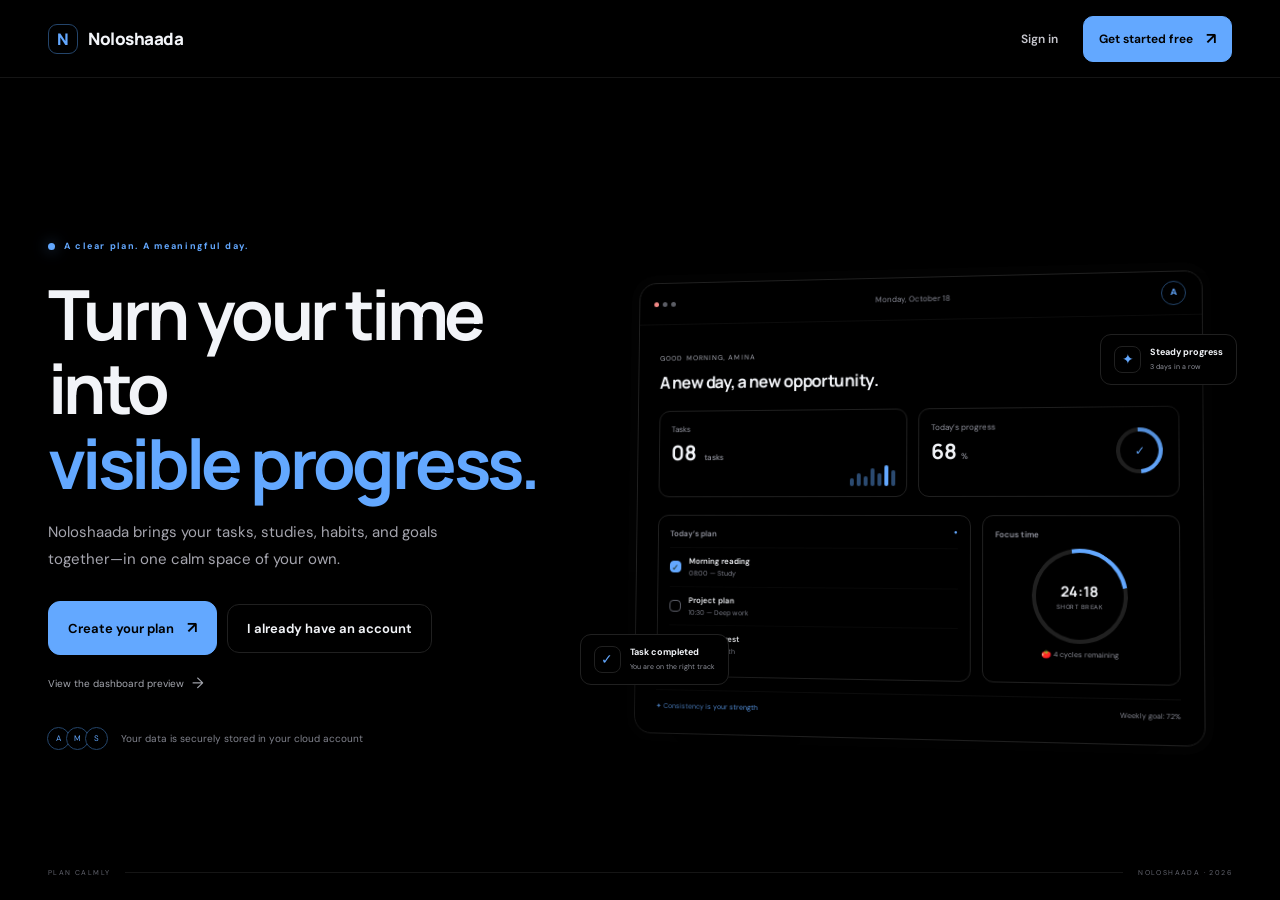
==== index.html @ f300c8ba "Add files via upload" ====
<!doctype html>
<html lang="en">
<head>
  <meta charset="utf-8">
  <meta name="viewport" content="width=device-width, initial-scale=1">
  <meta name="theme-color" content="#000000">
  <link rel="icon" type="image/svg+xml" href="favicon.svg?v=3">
  <title>Noloshaada — Qorshe nololeed</title>
  <link rel="preconnect" href="https://fonts.googleapis.com">
  <link rel="preconnect" href="https://fonts.gstatic.com" crossorigin>
  <link href="https://fonts.googleapis.com/css2?family=DM+Sans:wght@400;500;600;700&family=Manrope:wght@400;500;600;700;800&display=swap" rel="stylesheet">
  <link rel="stylesheet" href="style.css">
</head>
<body class="landing-page">
  <header class="landing-nav">
    <a class="brand" href="index.html"><span class="brand-mark">N</span><span>Noloshaada</span></a>
    <div class="landing-actions"><a href="login.html" class="text-link">Gal akoonka</a><a href="register.html" class="button button-primary">Bilow bilaash <span>↗</span></a></div>
  </header>
  <main class="landing-hero">
    <div class="hero-copy">
      <div class="eyebrow"><span class="pulse-dot"></span> Qorshe cad. Maalin macno leh.</div>
      <h1>Waqtigaaga u beddel<br><span>horumar muuqda.</span></h1>
      <p>Noloshaada waxay isku keentaa hawlaha, waxbarashada, caadooyinka iyo yoolashaada—hal meel oo deggan oo kuu gaar ah.</p>
      <div class="hero-cta"><a href="register.html" class="button button-primary button-large">Samee qorshahaaga <span>↗</span></a><a href="login.html" class="button button-quiet button-large">Hore ayaan u diiwaangashanahay</a></div>
      <a class="preview-link" href="dashboard.html?preview=1">Eeg tusaalaha dashboard-ka <span>→</span></a>
      <div class="hero-trust"><div class="avatar-stack"><span>A</span><span>M</span><span>S</span></div><span>Xogtaadu account-kaaga cloud-ka ayay ku kaydsan tahay</span></div>
    </div>
    <div class="hero-art" aria-label="Tusaale dashboard">
      <div class="glow-orb"></div>
      <div class="preview-window">
        <div class="preview-top"><div class="preview-dots"><i></i><i></i><i></i></div><span>Isniin, 18 Oktoobar</span><span class="preview-avatar">A</span></div>
        <div class="preview-body"><div class="preview-heading"><div><small>SUBAX WANAAGSAN, AAMINA</small><h3>Maalin cusub, fursad cusub.</h3></div><span class="preview-weather">☀︎ <b>24°</b></span></div>
          <div class="preview-stats"><div><small>Hawlaha</small><b>08 <em>hawlood</em></b><span class="mini-bars"><i></i><i></i><i></i><i></i><i></i><i></i><i></i></span></div><div><small>Horumarka maanta</small><b>68<em>%</em></b><div class="ring"><span>✓</span></div></div></div>
          <div class="preview-lower"><div class="preview-tasks"><div class="preview-label">Qorshaha maanta <span>●</span></div><div class="fake-task done"><i>✓</i><span><b>Akhriska subaxnimo</b><small>08:00 — Waxbarasho</small></span></div><div class="fake-task"><i></i><span><b>Qorshaha mashruuca</b><small>10:30 — Shaqo qoto dheer</small></span></div><div class="fake-task"><i></i><span><b>Socod iyo nasasho</b><small>13:00 — Caafimaad</small></span></div></div><div class="preview-focus"><div class="preview-label">Waqtiga diiradda</div><div class="focus-circle"><div><b>24:18</b><small>NASASHO YAR</small></div></div><span>🍅 <i>4 wareeg ayaa kuu harsan</i></span></div></div>
          <div class="preview-footer"><span>✦ &nbsp; Joogteyntu waa awooddaada</span><span>Hadafka toddobaadka: 72%</span></div>
        </div>
      </div>
      <div class="floating-note note-one"><span>✦</span><div><b>Horumar joogto ah</b><small>3 maalmood oo xiriir ah</small></div></div>
      <div class="floating-note note-two"><span>✓</span><div><b>Hawl baa dhammaatay</b><small>Waxaad ku socotaa jidka saxda ah</small></div></div>
    </div>
    <div class="hero-bottom"><span>QORSHEE SI DEGGAN</span><div></div><span>NOLOSHADA · 2026</span></div>
  </main>
  <script>try { if (sessionStorage.getItem('nolosha-session')) location.replace('dashboard.html'); } catch (_) { /* Keep the landing page usable when session storage is blocked. */ }</script>
<script src="i18n.js"></script></body>
</html>
---- style.css ----
:root{color-scheme:dark;--bg:#000;--sidebar:#000;--panel:#000;--panel-2:#000;--line:#202020;--line-soft:#151515;--text:#f2f4f8;--muted:#a0a0a0;--dim:#777;--accent:#63a8ff;--accent-2:#90c5ff;--accent-ink:#000;--blue:#89b6ff;--orange:#90c5ff;--rose:#b8d7ff;--radius:18px;--shadow:0 22px 70px #0004;--font:'DM Sans',sans-serif;--display:'Manrope',sans-serif}
*{box-sizing:border-box}html{min-width:320px;scroll-behavior:smooth}body{margin:0;background:var(--bg);color:var(--text);font-family:var(--font);font-size:14px;line-height:1.5}button,input,select,textarea{font:inherit}button,a{-webkit-tap-highlight-color:transparent}a{color:inherit;text-decoration:none}button{color:inherit}button:focus-visible,a:focus-visible,input:focus-visible,select:focus-visible,textarea:focus-visible{outline:2px solid var(--accent);outline-offset:2px}.button{border:1px solid var(--line);border-radius:10px;background:transparent;color:var(--text);padding:10px 15px;display:inline-flex;align-items:center;justify-content:center;gap:13px;font-weight:650;cursor:pointer;transition:.18s ease}.button:hover{transform:translateY(-1px);border-color:#54565e}.button span{font-size:16px}.button-primary{background:var(--accent);color:var(--accent-ink);border-color:var(--accent)}.button-primary:hover{background:#90c5ff;border-color:#90c5ff}.button-quiet{background:var(--panel);border-color:var(--line)}.button-small{padding:8px 11px;font-size:12px;border-radius:9px}.button-large{padding:14px 19px;border-radius:12px;font-size:13px}.button-danger{color:var(--rose);background:#ff8b9612;border-color:#ff8b9630}
.brand{display:flex;align-items:center;gap:10px;font-family:var(--display);font-weight:800;font-size:17px;letter-spacing:-.5px}.brand-mark{display:grid;place-items:center;width:30px;height:30px;border-radius:9px;background:var(--accent);color:#000;font-size:16px;font-family:var(--display);font-weight:800;box-shadow:0 4px 16px #63a8ff27}
/* Landing */
.landing-page{min-height:100vh;background:radial-gradient(ellipse at 82% 50%,#63a8ff0d,transparent 37%),#101116;overflow-x:hidden}.landing-nav{height:78px;max-width:1320px;margin:auto;padding:0 48px;display:flex;align-items:center;justify-content:space-between;border-bottom:1px solid #ffffff0d}.landing-actions{display:flex;align-items:center;gap:25px;font-size:12px;font-weight:600}.text-link{color:#c7c7ce}.landing-hero{max-width:1320px;min-height:calc(100vh - 78px);margin:auto;padding:65px 48px 30px;position:relative;display:grid;grid-template-columns:.9fr 1.1fr;align-items:center;gap:20px}.hero-copy{max-width:500px;position:relative;z-index:1;padding-bottom:23px}.eyebrow,.auth-kicker,.section-kicker{font-size:9px;font-weight:700;letter-spacing:1.7px;color:var(--accent);display:flex;align-items:center;gap:9px}.pulse-dot,.live-indicator{width:7px;height:7px;border-radius:50%;background:var(--accent);display:inline-block;box-shadow:0 0 14px #63a8ff8a}.hero-copy h1{font:700 clamp(42px,5.4vw,72px)/1.08 var(--display);letter-spacing:-3.6px;margin:23px 0 19px}.hero-copy h1 span{color:var(--accent)}.hero-copy>p{color:#a5a5ae;font-size:15px;line-height:1.8;max-width:420px;margin:0}.hero-cta{display:flex;align-items:center;gap:10px;margin-top:28px;flex-wrap:wrap}.hero-trust{display:flex;align-items:center;gap:13px;color:#81838d;font-size:10px;margin-top:32px}.avatar-stack{display:flex;padding-left:3px}.avatar-stack span{width:23px;height:23px;border:2px solid var(--bg);border-radius:50%;display:grid;place-items:center;margin-left:-4px;background:#544963;color:white;font-size:8px}.avatar-stack span:nth-child(2){background:#715841}.avatar-stack span:nth-child(3){background:#42614c}.hero-art{min-height:480px;display:flex;align-items:center;justify-content:center;position:relative;perspective:1000px}.glow-orb{position:absolute;width:420px;height:420px;border-radius:50%;background:#63a8ff0b;filter:blur(70px)}.preview-window{position:relative;width:min(100%,570px);border:1px solid #ffffff1b;border-radius:18px;background:#17191feF;box-shadow:0 42px 100px #0008,0 0 0 8px #ffffff03;transform:rotateY(-6deg) rotateX(2deg);overflow:hidden;z-index:1}.preview-top{height:43px;border-bottom:1px solid #ffffff0c;display:flex;align-items:center;justify-content:space-between;padding:0 15px;color:#868894;font-size:8px}.preview-dots{display:flex;gap:4px}.preview-dots i{width:5px;height:5px;background:#5b5d65;border-radius:50%}.preview-dots i:first-child{background:#f18986}.preview-avatar,.top-avatar{width:24px;height:24px;border-radius:50%;display:grid;place-items:center;background:#524d6b;color:#e8ddff;font-size:9px;font-weight:700}.preview-body{padding:22px}.preview-heading{display:flex;align-items:flex-start;justify-content:space-between}.preview-heading small{font-size:7px;letter-spacing:1.1px;color:#a5a7b1}.preview-heading h3{font:700 17px var(--display);letter-spacing:-.55px;margin:5px 0 0}.preview-weather{color:var(--orange);font-size:12px}.preview-weather b{font-size:11px}.preview-stats{display:grid;grid-template-columns:1fr 1fr;gap:11px;margin:18px 0}.preview-stats>div{height:89px;background:#1d1f26;border:1px solid #2c2e36;border-radius:11px;padding:12px;position:relative;overflow:hidden}.preview-stats small,.preview-label{display:block;color:#9395a0;font-size:8px}.preview-stats b{display:block;font:700 21px var(--display);margin-top:4px}.preview-stats em{font:500 8px var(--font);color:#9496a0;margin-left:4px}.mini-bars{height:24px;position:absolute;right:11px;bottom:10px;display:flex;align-items:end;gap:3px}.mini-bars i{width:4px;border-radius:3px;background:#63a8ff6c}.mini-bars i:nth-child(1){height:8px}.mini-bars i:nth-child(2){height:13px}.mini-bars i:nth-child(3){height:10px}.mini-bars i:nth-child(4){height:18px}.mini-bars i:nth-child(5){height:13px}.mini-bars i:nth-child(6){height:21px;background:var(--accent)}.mini-bars i:nth-child(7){height:16px}.ring{position:absolute;width:45px;height:45px;border-radius:50%;border:4px solid #3c4931;border-top-color:var(--accent);border-right-color:var(--accent);right:15px;top:20px;display:grid;place-items:center;color:var(--accent);font-size:12px;transform:rotate(40deg)}.ring span{transform:rotate(-40deg)}.preview-lower{display:grid;grid-template-columns:1.25fr .75fr;gap:11px}.preview-tasks,.preview-focus{border:1px solid #2b2d35;background:#1b1d24;border-radius:11px;padding:12px}.preview-label{font-weight:600;font-size:8px;margin-bottom:8px}.preview-label>span{color:var(--accent);float:right;font-size:6px}.fake-task{display:flex;align-items:center;gap:8px;padding:7px 0;border-top:1px solid #ffffff08}.fake-task>i{width:12px;height:12px;border:1px solid #656772;border-radius:4px;flex:none}.fake-task.done>i{background:var(--accent);border-color:var(--accent);color:#18240d;font-style:normal;font-size:9px;display:grid;place-items:center}.fake-task span{display:flex;flex-direction:column}.fake-task b{font-size:8px;font-weight:600}.fake-task small{font-size:7px;color:#7f818d;margin-top:2px}.focus-circle{width:93px;height:93px;border:4px solid #333b2c;border-top-color:var(--accent);border-radius:50%;display:grid;place-items:center;margin:7px auto 4px;transform:rotate(35deg)}.focus-circle>div{display:flex;flex-direction:column;align-items:center;transform:rotate(-35deg)}.focus-circle b{font:700 14px var(--display)}.focus-circle small{font-size:6px;color:#9395a0;margin-top:2px;letter-spacing:.5px}.preview-focus>span{display:block;text-align:center;font-size:8px;color:var(--orange)}.preview-focus>span i{font-style:normal;color:#8e909a;font-size:7px}.preview-footer{display:flex;justify-content:space-between;border-top:1px solid #ffffff0c;margin-top:13px;padding-top:11px;color:#858792;font-size:7px}.preview-footer span:first-child{color:var(--accent)}.floating-note{position:absolute;z-index:2;border:1px solid #ffffff18;background:#202229ed;border-radius:11px;padding:11px 13px;box-shadow:var(--shadow);display:flex;align-items:center;gap:9px;backdrop-filter:blur(12px)}.floating-note>span{width:27px;height:27px;border-radius:8px;display:grid;place-items:center;color:var(--accent);background:#63a8ff19}.floating-note div{display:flex;flex-direction:column}.floating-note b{font-size:9px}.floating-note small{font-size:7px;color:#92949e;margin-top:2px}.note-one{top:67px;right:-5px}.note-two{bottom:62px;left:-12px}.note-two>span{background:#a1baff19;color:#a1baff}.hero-bottom{position:absolute;bottom:22px;left:48px;right:48px;display:flex;align-items:center;gap:15px;color:#62646e;font-size:7px;letter-spacing:1.4px}.hero-bottom div{height:1px;background:#ffffff10;flex:1}
/* App frame */
.app-page{background:var(--bg);min-height:100vh}.app-shell{display:grid;grid-template-columns:236px minmax(0,1fr);min-height:100vh}.sidebar{position:fixed;left:0;top:0;bottom:0;width:236px;background:var(--sidebar);border-right:1px solid var(--line-soft);padding:25px 15px 14px;display:flex;flex-direction:column;z-index:20}.sidebar .brand{padding:0 9px 27px}.workspace-label,.nav-caption{font-size:8px;letter-spacing:1.15px;font-weight:700;color:#656772;padding:0 11px 8px}.side-nav{display:flex;flex-direction:column;gap:3px}.nav-caption{padding-top:21px}.nav-item{width:100%;height:38px;border:0;border-radius:9px;text-align:left;padding:0 11px;color:#9a9ca6;background:transparent;display:flex;align-items:center;gap:11px;cursor:pointer;font-size:11px;font-weight:550;transition:.16s}.nav-item>span{width:16px;font-size:16px;text-align:center;color:#858792}.nav-item:hover{background:#ffffff08;color:#e7e8eb}.nav-item.active{background:#63a8ff16;color:var(--accent);font-weight:650}.nav-item.active>span{color:var(--accent)}.sidebar-bottom{margin-top:auto}.sidebar-tip{background:#63a8ff0b;border:1px solid #63a8ff1c;border-radius:11px;padding:11px;display:flex;gap:9px;align-items:flex-start;margin-bottom:14px}.sidebar-tip>span{color:var(--accent);font-size:14px}.sidebar-tip p{font-size:9px;color:#a1a2aa;margin:0;line-height:1.65}.sidebar-tip b{color:#dedfe3;font-size:10px}.profile-mini{display:flex;align-items:center;gap:9px;width:100%;border:0;border-top:1px solid var(--line);padding:14px 4px 3px;background:transparent;text-align:left;cursor:pointer}.profile-avatar{display:grid;place-items:center;width:29px;height:29px;background:#524d6b;color:#e7deff;border-radius:50%;font-weight:700;font-size:10px}.profile-mini>span:nth-child(2){display:flex;flex-direction:column;flex:1}.profile-mini b{font-size:10px}.profile-mini small{font-size:8px;color:var(--muted);margin-top:1px}.profile-mini>i{font-style:normal;font-size:18px;color:#868892;letter-spacing:1px}.main-column{grid-column:2;min-width:0;display:flex;flex-direction:column;min-height:100vh}.topbar{height:59px;position:sticky;top:0;z-index:10;background:#101116ed;backdrop-filter:blur(12px);border-bottom:1px solid var(--line-soft);display:flex;align-items:center;justify-content:space-between;padding:0 34px}.breadcrumb{display:flex;align-items:center;gap:10px;color:#777984;font-size:10px}.breadcrumb i{font-style:normal;color:#44464e}.breadcrumb b{color:#d4d5d9;font-weight:550}.top-actions{display:flex;align-items:center;gap:15px}.live-date{display:flex;align-items:center;gap:7px;font-size:9px;color:#a1a3ac}.live-indicator{width:5px;height:5px}.icon-button{width:31px;height:31px;border:1px solid var(--line);border-radius:9px;background:var(--panel);color:#afb1b9;display:grid;place-items:center;cursor:pointer;font-size:14px}.icon-button:hover{color:var(--accent);border-color:#63a8ff55}.top-avatar{width:28px;height:28px;border:0;cursor:pointer}.mobile-menu{display:none}.content{width:min(100%,1210px);margin:0 auto;padding:29px 34px 45px;flex:1}.app-footer{display:flex;justify-content:space-between;padding:14px 34px 17px;border-top:1px solid var(--line-soft);font-size:8px;letter-spacing:.8px;color:#5e6069}.app-footer i{color:var(--accent);font-style:normal}.app-footer span:last-child{letter-spacing:0;color:#747680}
/* Common page sections */
.page-head{display:flex;align-items:flex-end;justify-content:space-between;gap:20px;margin:1px 0 22px}.page-head h1{font:700 25px/1.25 var(--display);letter-spacing:-.9px;margin:7px 0 4px}.page-head p{color:var(--muted);font-size:11px;margin:0}.section-kicker{font-size:8px;letter-spacing:1.5px}.date-pill{padding:8px 11px;border:1px solid var(--line);border-radius:9px;background:var(--panel);color:#c2c3c9;font-size:9px}.grid{display:grid;gap:14px}.stats-grid{grid-template-columns:repeat(4,minmax(0,1fr));margin-bottom:16px}.card{background:var(--panel);border:1px solid var(--line-soft);border-radius:var(--radius);padding:17px;min-width:0;box-shadow:0 4px 15px #0000000b}.stat-card{position:relative;overflow:hidden;padding:16px 17px}.stat-head{display:flex;align-items:center;justify-content:space-between;color:#9a9ca6;font-size:9px}.stat-icon{width:27px;height:27px;display:grid;place-items:center;background:#63a8ff15;color:var(--accent);border-radius:8px;font-size:14px}.stat-icon.blue{background:#8baaff15;color:var(--blue)}.stat-icon.orange{background:#ffc07815;color:var(--orange)}.stat-icon.rose{background:#ff8b9615;color:var(--rose)}.stat-number{font:700 26px var(--display);letter-spacing:-1px;margin-top:8px}.stat-note{font-size:8px;color:#7f818c;margin-top:2px}.stat-note strong{color:var(--accent);font-weight:600}.stat-spark{position:absolute;right:14px;bottom:14px;display:flex;gap:3px;align-items:end;height:27px}.stat-spark i{display:block;width:3px;border-radius:3px;background:#63a8ff55}.stat-spark i:nth-child(1){height:9px}.stat-spark i:nth-child(2){height:13px}.stat-spark i:nth-child(3){height:8px}.stat-spark i:nth-child(4){height:17px}.stat-spark i:nth-child(5){height:12px}.stat-spark i:nth-child(6){height:23px;background:var(--accent)}.overview-grid{grid-template-columns:minmax(0,1.5fr) minmax(250px,.85fr);align-items:stretch}.card-title{display:flex;align-items:center;justify-content:space-between;gap:12px;margin-bottom:14px}.card-title h2{font:650 12px var(--display);margin:0;letter-spacing:-.2px}.card-title p{font-size:8px;color:var(--muted);margin:3px 0 0}.subtle-link{border:0;background:transparent;color:var(--accent);font-size:9px;cursor:pointer;padding:4px}.task-list{display:flex;flex-direction:column}.task-row{display:flex;align-items:center;gap:11px;min-width:0;border-top:1px solid var(--line-soft);padding:11px 0}.task-row:first-child{border-top:0}.task-check{width:17px;height:17px;border:1px solid #52545e;border-radius:5px;background:transparent;display:grid;place-items:center;cursor:pointer;flex:none;color:#15220a;font-size:11px}.task-check.checked{background:var(--accent);border-color:var(--accent)}.task-copy{min-width:0;flex:1}.task-copy b{display:block;font-size:10px;font-weight:600;overflow:hidden;text-overflow:ellipsis;white-space:nowrap}.task-copy small{display:block;color:#7d7f8a;font-size:8px;margin-top:3px;overflow:hidden;text-overflow:ellipsis;white-space:nowrap}.task-row.is-done .task-copy b{text-decoration:line-through;color:#777983}.task-time{font-size:8px;color:#9698a1;white-space:nowrap}.priority{border-radius:20px;padding:4px 7px;font-size:7px;white-space:nowrap}.priority.high{color:var(--rose);background:#ff8b9615}.priority.medium{color:var(--orange);background:#ffc07815}.priority.low{color:var(--blue);background:#8baaff15}.empty-state{text-align:center;color:#858792;padding:25px 10px;font-size:10px}.empty-state span{display:block;color:var(--accent);font-size:22px;margin-bottom:7px}.empty-state b{display:block;color:#d4d5d9;font-size:11px;margin-bottom:4px}.progress-card{position:relative;overflow:hidden}.progress-card:after{content:"";position:absolute;width:160px;height:160px;border-radius:50%;right:-85px;top:-89px;background:#63a8ff0a;filter:blur(2px)}.progress-main{display:flex;align-items:center;gap:16px}.progress-ring{width:98px;height:98px;border-radius:50%;display:grid;place-items:center;position:relative;background:conic-gradient(var(--accent) var(--progress,0%),#34363d 0)}.progress-ring:before{content:"";position:absolute;inset:7px;background:var(--panel);border-radius:50%}.progress-ring div{position:relative;text-align:center}.progress-ring b{font:700 20px var(--display);display:block;letter-spacing:-1px}.progress-ring small{font-size:7px;color:#90929c}.progress-meta b{font:650 12px var(--display)}.progress-meta p{color:#878994;font-size:9px;line-height:1.6;margin:4px 0 8px}.progress-meta .accent-text{color:var(--accent)}.habit-mini{display:grid;grid-template-columns:repeat(7,1fr);gap:6px;margin:16px 0 5px}.habit-mini span{height:22px;border-radius:5px;background:#272930;display:grid;place-items:center;color:#6d7079;font-size:8px}.habit-mini span.done{background:#63a8ff20;color:var(--accent)}.habit-days{display:grid;grid-template-columns:repeat(7,1fr);gap:6px;text-align:center;color:#777983;font-size:7px}.bottom-grid{grid-template-columns:minmax(0,1.25fr) minmax(250px,.75fr);margin-top:14px}.week-strip{display:grid;grid-template-columns:repeat(7,1fr);gap:6px}.week-day{background:#1c1e25;border:1px solid #2a2c33;border-radius:10px;min-height:85px;padding:8px 5px;text-align:center;cursor:pointer;transition:.16s}.week-day:hover,.week-day.today{border-color:#63a8ff65;background:#63a8ff0c}.week-day small{display:block;color:#878994;font-size:7px}.week-day b{display:block;font:650 13px var(--display);margin:5px 0}.week-day i{width:4px;height:4px;border-radius:50%;display:inline-block;background:var(--accent);margin:0 1px}.focus-widget{display:flex;align-items:center;gap:15px}.focus-time{font:700 29px var(--display);letter-spacing:-1.5px}.focus-copy p{font-size:9px;color:#8c8e98;margin:0 0 7px}.focus-controls{display:flex;align-items:center;gap:7px}.round-control{width:29px;height:29px;border:1px solid var(--line);border-radius:50%;background:#202229;display:grid;place-items:center;cursor:pointer;color:var(--accent)}.focus-mode{font-size:8px;color:#a1a3ac}.pill-label{padding:4px 7px;border-radius:12px;background:#63a8ff14;color:var(--accent);font-size:7px}
/* Tasks / planners */
.toolbar{display:flex;gap:8px;align-items:center;flex-wrap:wrap;margin-bottom:13px}.search-box{height:35px;min-width:200px;display:flex;align-items:center;gap:7px;padding:0 10px;border:1px solid var(--line);border-radius:9px;background:var(--panel);color:#858792;flex:1}.search-box input{color:var(--text);background:transparent;border:0;outline:0;min-width:0;width:100%;font-size:9px}.field-select,.field{border:1px solid var(--line);border-radius:9px;background:#1a1c22;color:#e6e6e9;padding:9px 10px;font-size:10px;min-height:35px}.field-select{height:35px}.task-table{overflow:hidden}.task-table-head,.task-table-row{display:grid;grid-template-columns:minmax(180px,1.8fr) .85fr .8fr .8fr 74px;align-items:center;gap:12px}.task-table-head{padding:0 8px 9px;color:#747680;font-size:8px;text-transform:uppercase;letter-spacing:.7px}.task-table-row{padding:12px 8px;border-top:1px solid var(--line-soft);min-height:56px}.task-table-row .task-copy b{font-size:10px}.task-actions{display:flex;gap:5px;justify-content:flex-end}.mini-action{width:25px;height:25px;border:1px solid transparent;background:transparent;color:#858792;border-radius:7px;cursor:pointer}.mini-action:hover{background:#ffffff0b;color:var(--text);border-color:var(--line)}.day-tabs{display:flex;gap:6px;flex-wrap:wrap;margin-bottom:14px}.day-tab{border:1px solid var(--line);border-radius:8px;background:var(--panel);color:#9698a2;padding:7px 11px;font-size:9px;cursor:pointer}.day-tab.active{color:var(--accent);border-color:#63a8ff4d;background:#63a8ff12}.week-board{display:grid;grid-template-columns:repeat(7,minmax(120px,1fr));gap:8px;overflow-x:auto;padding-bottom:5px}.week-column{min-height:210px;border:1px solid var(--line-soft);border-radius:12px;background:#15171c;padding:10px}.week-column.today{border-color:#63a8ff50}.week-column-head{display:flex;justify-content:space-between;align-items:center;margin-bottom:10px}.week-column-head b{font-size:9px}.week-column-head small{display:block;color:#7e808a;font-size:7px}.week-column-head em{font-style:normal;font-size:8px;color:#858792}.week-task{border-left:2px solid var(--accent);background:#63a8ff0d;border-radius:0 7px 7px 0;padding:7px;margin:6px 0;font-size:8px;cursor:pointer}.week-task.high{border-color:var(--rose);background:#ff8b960d}.week-task small{display:block;color:#93959f;font-size:7px;margin-top:3px}.calendar-head{display:flex;align-items:center;justify-content:space-between;margin-bottom:13px}.calendar-head h2{font:650 15px var(--display);margin:0}.calendar-nav{display:flex;gap:6px}.calendar-grid{display:grid;grid-template-columns:repeat(7,1fr);gap:5px}.calendar-cell{min-height:79px;background:#17191f;border:1px solid var(--line-soft);border-radius:9px;padding:7px;cursor:pointer}.calendar-cell.other{opacity:.38}.calendar-cell.today{border-color:#63a8ff65}.calendar-cell.selected{box-shadow:inset 0 0 0 1px var(--accent)}.calendar-cell>span{font-size:8px;color:#aaaab2}.calendar-cell.today>span{color:var(--accent);font-weight:700}.calendar-dow{text-align:center;color:#777983;font-size:8px;padding:6px}.calendar-mark{display:block;overflow:hidden;text-overflow:ellipsis;white-space:nowrap;margin-top:5px;padding:3px 4px;border-radius:4px;background:#63a8ff16;color:var(--accent);font-size:7px}.calendar-mark.high{background:#ff8b9616;color:var(--rose)}.calendar-side{display:grid;grid-template-columns:minmax(0,1fr) 260px;gap:14px}.month-goals{display:flex;flex-direction:column;gap:9px}.month-goal{border-bottom:1px solid var(--line-soft);padding-bottom:9px;display:flex;justify-content:space-between;font-size:9px}.month-goal small{color:#858792}
/* Focus / study / habits / goals / analytics / settings */
.time-layout{display:grid;grid-template-columns:minmax(0,1.1fr) minmax(280px,.9fr);gap:14px}.timer-card{text-align:center;padding:28px}.timer-tabs{display:inline-flex;padding:4px;border:1px solid var(--line);border-radius:10px;background:#121318}.timer-tab{border:0;background:transparent;padding:8px 11px;border-radius:7px;color:#8c8e98;font-size:9px;cursor:pointer}.timer-tab.active{background:#63a8ff19;color:var(--accent)}.timer-clock{font:700 clamp(52px,9vw,84px)/1 var(--display);letter-spacing:-5px;margin:24px 0 6px;font-variant-numeric:tabular-nums}.timer-caption{font-size:9px;color:#8c8e98}.timer-progress{height:4px;background:#292b32;border-radius:3px;margin:22px auto 18px;max-width:340px;overflow:hidden}.timer-progress span{display:block;height:100%;width:0;background:var(--accent);transition:width .4s}.timer-buttons{display:flex;justify-content:center;gap:8px}.timer-settings{display:flex;justify-content:center;gap:14px;margin-top:17px;color:#83858f;font-size:8px}.timer-settings label{display:flex;align-items:center;gap:5px}.timer-settings input{width:42px;padding:4px 5px;border-radius:5px;background:#202229;color:var(--text);border:1px solid var(--line);font-size:8px}.session-list{display:flex;flex-direction:column;gap:9px}.session-item{display:flex;align-items:center;justify-content:space-between;padding:10px;border:1px solid var(--line-soft);border-radius:9px;background:#1a1c22}.session-item b{font-size:9px}.session-item small{font-size:8px;color:#858792}.subject-grid,.habit-grid,.goal-grid,.analytics-grid,.settings-grid{display:grid;grid-template-columns:repeat(2,minmax(0,1fr));gap:12px}.subject-card,.habit-card,.goal-card{background:var(--panel);border:1px solid var(--line-soft);border-radius:14px;padding:15px}.subject-top,.habit-top,.goal-top{display:flex;align-items:flex-start;justify-content:space-between;gap:8px}.subject-icon,.habit-icon{width:34px;height:34px;border-radius:10px;background:#8baaff14;color:var(--blue);display:grid;place-items:center;font-size:15px}.subject-card h3,.habit-card h3,.goal-card h3{font:650 12px var(--display);margin:10px 0 3px}.subject-card p,.habit-card p,.goal-card p{font-size:8px;color:#8b8d97;margin:0}.progress-line{height:4px;background:#30323a;border-radius:5px;overflow:hidden;margin:13px 0 6px}.progress-line span{display:block;height:100%;border-radius:5px;background:var(--accent)}.subject-foot,.goal-foot{display:flex;align-items:center;justify-content:space-between;color:#858792;font-size:8px}.progress-line.blue span{background:var(--blue)}.progress-line.orange span{background:var(--orange)}.progress-line.rose span{background:var(--rose)}.habit-streak{color:var(--orange);font-size:9px}.habit-week{display:grid;grid-template-columns:repeat(7,1fr);gap:5px;margin-top:13px}.habit-day{height:23px;border:1px solid #2c2e35;border-radius:6px;display:grid;place-items:center;color:#6f727b;font-size:7px;cursor:pointer;background:#1c1e24}.habit-day.done{background:#63a8ff20;border-color:#63a8ff24;color:var(--accent)}.habit-day.today{border-color:#63a8ff64}.habit-foot{display:flex;justify-content:space-between;margin-top:7px;color:#797b85;font-size:7px}.goal-mark{display:grid;place-items:center;width:32px;height:32px;background:#63a8ff14;border-radius:9px;color:var(--accent);font-size:15px}.goal-progress{display:flex;align-items:center;gap:9px}.goal-progress .progress-line{flex:1;margin:9px 0}.goal-progress>b{font-size:8px;color:var(--accent)}.journal-box textarea{width:100%;min-height:105px;resize:vertical;background:#1a1c22;color:var(--text);border:1px solid var(--line);border-radius:9px;padding:11px;font-size:10px}.journal-entry{border-top:1px solid var(--line-soft);padding:10px 0}.journal-entry time{font-size:8px;color:var(--accent)}.journal-entry p{font-size:9px;line-height:1.6;color:#b0b1b8;margin:5px 0 0;white-space:pre-wrap}.chart-card{min-height:220px}.bar-chart{height:145px;display:flex;align-items:end;gap:10px;border-bottom:1px solid var(--line);padding:10px 5px 0}.bar-column{height:100%;flex:1;display:flex;flex-direction:column;align-items:center;justify-content:end;gap:6px}.bar-column i{display:block;width:min(24px,65%);min-height:3px;border-radius:5px 5px 1px 1px;background:linear-gradient(180deg,var(--accent),#2b75bf);transition:height .3s}.bar-column span{font-size:7px;color:#858792;white-space:nowrap}.chart-legend{display:flex;justify-content:space-between;margin-top:9px;font-size:8px;color:#858792}.chart-legend b{color:#dedfe2}.category-bars{display:flex;flex-direction:column;gap:12px}.category-row{display:grid;grid-template-columns:72px 1fr 25px;align-items:center;gap:9px;font-size:8px;color:#989aa3}.category-row .progress-line{margin:0;height:5px}.category-row b{text-align:right;color:#d0d1d5;font-size:8px}.settings-grid{grid-template-columns:minmax(0,1fr) minmax(0,1fr)}.setting-row{display:flex;align-items:center;justify-content:space-between;gap:15px;padding:12px 0;border-top:1px solid var(--line-soft)}.setting-row:first-of-type{border-top:0}.setting-row b{font-size:10px}.setting-row small{display:block;color:#858792;font-size:8px;margin-top:3px}.setting-row select,.setting-row input[type=text]{background:#202229;color:var(--text);border:1px solid var(--line);border-radius:7px;padding:7px 8px;font-size:9px}.switch{width:34px;height:19px;border:0;border-radius:20px;background:#41434b;padding:2px;cursor:pointer}.switch:after{content:"";display:block;width:15px;height:15px;border-radius:50%;background:#dadbe0;transition:.18s}.switch.on{background:var(--accent)}.switch.on:after{transform:translateX(15px);background:#1a240f}.settings-actions{display:flex;gap:7px;flex-wrap:wrap;margin-top:11px}
/* Modal and light theme */
.modal-backdrop{position:fixed;inset:0;background:#050609b8;z-index:50;display:grid;place-items:center;padding:16px;backdrop-filter:blur(5px)}.modal-backdrop[hidden]{display:none}.modal{width:min(100%,480px);max-height:min(90vh,730px);overflow:auto;background:#181a20;border:1px solid #34363f;border-radius:17px;padding:21px;box-shadow:var(--shadow);animation:modal-in .16s ease-out}@keyframes modal-in{from{opacity:0;transform:translateY(8px) scale(.99)}to{opacity:1;transform:none}}.modal-head{display:flex;align-items:flex-start;justify-content:space-between;margin-bottom:18px}.modal-head h2{font:650 17px var(--display);margin:5px 0 0}.modal form>label,.form-grid label{display:block;font-size:9px;color:#c3c4c9;margin:12px 0 6px}.modal .field{width:100%;height:38px;background:#202229}.form-grid{display:grid;grid-template-columns:1fr 1fr;gap:2px 11px}.modal-actions{display:flex;justify-content:flex-end;gap:7px;margin-top:20px}.toast-region{position:fixed;right:20px;bottom:20px;z-index:80;display:flex;flex-direction:column;gap:7px}.toast{max-width:320px;padding:11px 14px;border:1px solid #3d4d32;border-radius:10px;background:#20261b;color:#dff3c7;font-size:10px;box-shadow:var(--shadow);animation:modal-in .18s ease-out}.toast.error{background:#2a1d20;color:#ffc3c7;border-color:#5a3438}
body.light-theme{color-scheme:light;--bg:#f4f5f1;--sidebar:#fff;--panel:#fff;--panel-2:#f7f8f4;--line:#e2e4de;--line-soft:#e8e9e4;--text:#252721;--muted:#777a72;--dim:#96988f;--accent:#438cff;--accent-2:#63a8ff;--accent-ink:#fff;--shadow:0 18px 60px #25272115}body.light-theme .topbar{background:#f4f5f1ed}body.light-theme .nav-item.active{background:#438cff13}body.light-theme .field,body.light-theme .field-select,body.light-theme .search-box,body.light-theme .setting-row select,body.light-theme .setting-row input[type=text],body.light-theme .timer-settings input,body.light-theme .journal-box textarea{background:#f7f8f4;color:var(--text)}body.light-theme .week-column,body.light-theme .week-day,body.light-theme .session-item,body.light-theme .subject-card,body.light-theme .habit-card,body.light-theme .goal-card{background:#fff}body.light-theme .week-task{background:#438cff12}body.light-theme .modal{background:#fff;border-color:var(--line)}body.light-theme .modal .field{background:#f7f8f4}body.light-theme .preview-window{color-scheme:dark}
.preview-link{display:inline-flex;align-items:center;gap:8px;margin-top:17px;color:#a5a7af;font-size:10px}.preview-link:hover{color:var(--accent)}.preview-link span{font-size:15px}
@media(max-width:1100px){.app-shell{grid-template-columns:205px minmax(0,1fr)}.sidebar{width:205px}.content{padding-left:24px;padding-right:24px}.topbar{padding:0 24px}.stats-grid{grid-template-columns:repeat(2,minmax(0,1fr))}.overview-grid,.bottom-grid{grid-template-columns:minmax(0,1.15fr) minmax(225px,.85fr)}.hero-art{transform:scale(.93);transform-origin:center}.landing-hero{padding-left:35px;padding-right:35px}}
@media(max-width:820px){.landing-nav{padding:0 23px}.landing-hero{grid-template-columns:1fr;padding:54px 24px 70px;gap:9px}.hero-copy{max-width:600px}.hero-copy h1{font-size:clamp(44px,8vw,67px)}.hero-art{min-height:430px;transform:scale(.92);margin-top:-10px}.hero-bottom{left:24px;right:24px}.note-one{right:0}.note-two{left:0}.app-shell{display:block}.sidebar{transform:translateX(-105%);transition:transform .24s ease;width:260px;box-shadow:var(--shadow)}.sidebar.open{transform:translateX(0)}.main-column{min-height:100vh}.mobile-menu{display:grid;place-items:center;border:0;background:transparent;color:#a4a6ae;font-size:17px;cursor:pointer;padding:5px}.topbar{height:56px;padding:0 18px;gap:12px}.breadcrumb{margin-right:auto}.content{padding:24px 18px 35px}.app-footer{padding:13px 18px}.overview-grid,.bottom-grid{grid-template-columns:1fr}.progress-card{min-height:180px}.week-board{grid-template-columns:repeat(7,minmax(106px,1fr))}.calendar-side{grid-template-columns:1fr}.calendar-cell{min-height:72px}}
@media(max-width:560px){.landing-nav{height:65px;padding:0 16px}.landing-nav .brand{font-size:15px}.landing-actions{gap:13px;font-size:10px}.landing-actions .button{padding:8px 10px;gap:6px}.landing-hero{padding:45px 17px 60px}.hero-copy h1{letter-spacing:-2.6px}.hero-copy>p{font-size:13px}.hero-cta{align-items:stretch;flex-direction:column}.hero-cta .button{width:100%}.hero-art{min-height:330px;transform:scale(.76);width:132%;margin-left:-16%;margin-top:-20px;margin-bottom:-28px}.note-one{right:1px}.note-two{left:0}.hero-bottom{left:17px;right:17px;bottom:17px}.hero-bottom span{font-size:6px}.stats-grid{gap:9px}.stat-card{padding:12px}.stat-number{font-size:23px}.content{padding:20px 13px 30px}.topbar{padding:0 12px}.live-date{font-size:8px}.top-actions{gap:8px}.breadcrumb{font-size:9px;gap:6px}.app-footer{padding:12px 13px;font-size:7px}.app-footer span:last-child{max-width:135px;text-align:right}.page-head{align-items:flex-start;flex-direction:column;gap:10px;margin-bottom:17px}.page-head h1{font-size:22px}.page-head>.button,.page-head .date-pill{align-self:flex-start}.task-table-head{display:none}.task-table-row{grid-template-columns:minmax(0,1fr) auto;gap:4px;padding:12px 4px}.task-table-row>.task-time,.task-table-row>.priority{grid-row:2}.task-table-row>.task-time{grid-column:1;margin-left:28px}.task-table-row>.priority{grid-column:2;justify-self:end}.task-table-row>.task-actions{grid-column:2;grid-row:1}.task-table-row>.task-row{grid-column:1}.search-box{min-width:100%}.toolbar .field-select{flex:1}.subject-grid,.habit-grid,.goal-grid,.analytics-grid,.settings-grid,.time-layout{grid-template-columns:1fr}.calendar-cell{min-height:56px;padding:5px}.calendar-mark{font-size:6px;padding:2px}.calendar-grid{gap:3px}.week-column{min-width:106px}.form-grid{grid-template-columns:1fr 1fr}.modal{padding:17px}.timer-card{padding:21px 13px}.timer-clock{font-size:64px}.timer-settings{gap:7px}.timer-settings label{gap:3px}.toast-region{left:12px;right:12px;bottom:12px}.toast{max-width:none}}
@media(prefers-reduced-motion:reduce){*,*::before,*::after{scroll-behavior:auto!important;animation-duration:.01ms!important;animation-iteration-count:1!important;transition-duration:.01ms!important}}


/* Dashboard views enter softly, with summary cards and chart bars staggered. */
.journal-entry-head{display:flex;align-items:center;justify-content:space-between;gap:8px}.journal-delete{flex:none;color:var(--muted)}.journal-delete:hover{color:var(--rose)}
@keyframes dashboard-enter{from{opacity:0;transform:translateY(12px)}to{opacity:1;transform:translateY(0)}}
@keyframes dashboard-card-enter{from{opacity:0;transform:translateY(9px) scale(.985)}to{opacity:1;transform:translateY(0) scale(1)}}
@keyframes dashboard-bar-enter{from{opacity:.35;transform:scaleY(.45)}to{opacity:1;transform:scaleY(1)}}
.app-page #app-content>*{animation:dashboard-enter .42s cubic-bezier(.2,.7,.2,1) both}
.app-page #app-content>.stats-grid{animation-delay:.04s}
.app-page #app-content>.overview-grid,.app-page #app-content>.bottom-grid,.app-page #app-content>.calendar-side,.app-page #app-content>.week-board,.app-page #app-content>.time-layout,.app-page #app-content>.subject-grid,.app-page #app-content>.habit-grid,.app-page #app-content>.goal-grid,.app-page #app-content>.analytics-grid,.app-page #app-content>.settings-grid{animation-delay:.1s}
.app-page #app-content .stats-grid>.stat-card{animation:dashboard-card-enter .46s cubic-bezier(.2,.7,.2,1) both}
.app-page #app-content .stats-grid>.stat-card:nth-child(1){animation-delay:.05s}
.app-page #app-content .stats-grid>.stat-card:nth-child(2){animation-delay:.1s}
.app-page #app-content .stats-grid>.stat-card:nth-child(3){animation-delay:.15s}
.app-page #app-content .stats-grid>.stat-card:nth-child(4){animation-delay:.2s}
.app-page #app-content .stat-spark i{transform-origin:bottom;animation:dashboard-bar-enter .5s ease-out both}
.app-page #app-content .stat-spark i:nth-child(2){animation-delay:.04s}
.app-page #app-content .stat-spark i:nth-child(3){animation-delay:.08s}
.app-page #app-content .stat-spark i:nth-child(4){animation-delay:.12s}
.app-page #app-content .stat-spark i:nth-child(5){animation-delay:.16s}
.app-page #app-content .stat-spark i:nth-child(6){animation-delay:.2s}

/* Ongoing, low-key movement while the dashboard is in use. */
@keyframes dashboard-icon-bob{0%,100%{transform:translateY(0)}50%{transform:translateY(-3px)}}
@keyframes dashboard-bar-flow{0%,100%{opacity:.58;transform:scaleY(.72)}50%{opacity:1;transform:scaleY(1.08)}}
@keyframes dashboard-live-pulse{0%,100%{box-shadow:0 0 0 0 #63a8ff00}50%{box-shadow:0 0 0 5px #63a8ff16}}
.app-page #app-content .card{transition:transform .22s ease,border-color .22s ease,box-shadow .22s ease}
.app-page #app-content .card:hover{transform:translateY(-3px);border-color:#63a8ff38;box-shadow:0 14px 32px #0003}
.app-page #app-content .stats-grid .stat-icon{animation:dashboard-icon-bob 3s ease-in-out infinite}
.app-page #app-content .stats-grid .stat-card:nth-child(2) .stat-icon{animation-delay:.35s}
.app-page #app-content .stats-grid .stat-card:nth-child(3) .stat-icon{animation-delay:.7s}
.app-page #app-content .stats-grid .stat-card:nth-child(4) .stat-icon{animation-delay:1.05s}
.app-page #app-content .stat-spark i{animation:dashboard-bar-flow 1.8s ease-in-out infinite}
.app-page #app-content .stat-spark i:nth-child(1){animation-delay:0s}
.app-page #app-content .stat-spark i:nth-child(2){animation-delay:.12s}
.app-page #app-content .stat-spark i:nth-child(3){animation-delay:.24s}
.app-page #app-content .stat-spark i:nth-child(4){animation-delay:.36s}
.app-page #app-content .stat-spark i:nth-child(5){animation-delay:.48s}
.app-page #app-content .stat-spark i:nth-child(6){animation-delay:.6s}
.app-page #app-content .live-indicator{animation:dashboard-live-pulse 2.2s ease-out infinite}
.app-page #app-content .task-row{transition:transform .18s ease}
.app-page #app-content .task-row:hover{transform:translateX(3px)}
.app-page #app-content .week-day:hover{transform:translateY(-2px)}

/* Dashboard dark mode: pure black backgrounds with restrained blue accents. */
body.app-page:not(.light-theme){
  color-scheme:dark;
  --bg:#000;
  --sidebar:#000;
  --panel:#000;
  --panel-2:#000;
  --line:#202020;
  --line-soft:#151515;
  --text:#f2f4f8;
  --muted:#a0a0a0;
  --dim:#777;
  --accent:#63a8ff;
  --accent-2:#90c5ff;
  --accent-ink:#000;
  --blue:#89b6ff;
  --shadow:0 22px 70px #000b;
  background:#000;
  background-image:none;
  animation:none;
}
body.app-page:not(.light-theme)::before,
.app-page:not(.light-theme) .main-column::before{content:none!important;display:none!important}
.app-page:not(.light-theme) .app-shell,
.app-page:not(.light-theme) .sidebar,
.app-page:not(.light-theme) .main-column,
.app-page:not(.light-theme) .content,
.app-page:not(.light-theme) .app-footer,
.app-page:not(.light-theme) .topbar,
.app-page:not(.light-theme) .card,
.app-page:not(.light-theme) .modal,
.app-page:not(.light-theme) .field,
.app-page:not(.light-theme) .field-select,
.app-page:not(.light-theme) .search-box,
.app-page:not(.light-theme) .setting-row select,
.app-page:not(.light-theme) .setting-row input[type=text],
.app-page:not(.light-theme) .timer-settings input,
.app-page:not(.light-theme) .journal-box textarea,
.app-page:not(.light-theme) .week-day,
.app-page:not(.light-theme) .week-column,
.app-page:not(.light-theme) .week-task,
.app-page:not(.light-theme) .calendar-cell,
.app-page:not(.light-theme) .calendar-mark,
.app-page:not(.light-theme) .timer-tabs,
.app-page:not(.light-theme) .timer-tab.active,
.app-page:not(.light-theme) .timer-progress,
.app-page:not(.light-theme) .session-item,
.app-page:not(.light-theme) .subject-card,
.app-page:not(.light-theme) .habit-card,
.app-page:not(.light-theme) .goal-card,
.app-page:not(.light-theme) .habit-mini span,
.app-page:not(.light-theme) .habit-day,
.app-page:not(.light-theme) .subject-icon,
.app-page:not(.light-theme) .habit-icon,
.app-page:not(.light-theme) .goal-mark,
.app-page:not(.light-theme) .stat-icon,
.app-page:not(.light-theme) .sidebar-tip,
.app-page:not(.light-theme) .profile-avatar,
.app-page:not(.light-theme) .top-avatar,
.app-page:not(.light-theme) .brand-mark,
.app-page:not(.light-theme) .nav-item.active,
.app-page:not(.light-theme) .button-quiet,
.app-page:not(.light-theme) .icon-button,
.app-page:not(.light-theme) .toast,
.app-page:not(.light-theme) .toast.error{
  background:#000!important;
  background-image:none!important;
}
.app-page:not(.light-theme) .progress-card:after{display:none}
.app-page:not(.light-theme) .topbar{border-bottom-color:#151515}
.app-page:not(.light-theme) .brand-mark,
.app-page:not(.light-theme) .profile-avatar,
.app-page:not(.light-theme) .top-avatar{color:var(--accent);border:1px solid #24456b}
.app-page:not(.light-theme) .nav-item.active{color:var(--accent);box-shadow:inset 2px 0 #438cff}
.app-page:not(.light-theme) .button-primary:hover{background:#91c5ff;border-color:#91c5ff}

/* Landing page follows the dashboard's pure black and blue theme. */
body.landing-page{
  --bg:#000;
  --panel:#000;
  --panel-2:#000;
  --line:#202020;
  --line-soft:#151515;
  --text:#f2f4f8;
  --muted:#a0a0a0;
  --accent:#63a8ff;
  --accent-2:#90c5ff;
  --accent-ink:#000;
  --blue:#89b6ff;
  --orange:#90c5ff;
  --shadow:0 22px 70px #000b;
  background:#000;
  background-image:none;
}

/* Give each dashboard navigation item its own accent color. */
.side-nav .nav-item[data-view="overview"]{--nav-color:#63a8ff;--nav-tint:#63a8ff18}
.side-nav .nav-item[data-view="daily"]{--nav-color:#ffb454;--nav-tint:#ffb45418}
.side-nav .nav-item[data-view="tasks"]{--nav-color:#4bd6a5;--nav-tint:#4bd6a518}
.side-nav .nav-item[data-view="weekly"]{--nav-color:#b49aff;--nav-tint:#b49aff18}
.side-nav .nav-item[data-view="monthly"]{--nav-color:#ff7ca8;--nav-tint:#ff7ca818}
.side-nav .nav-item[data-view="time"]{--nav-color:#f0d264;--nav-tint:#f0d26418}
.side-nav .nav-item[data-view="study"]{--nav-color:#54d6e8;--nav-tint:#54d6e818}
.side-nav .nav-item[data-view="habits"]{--nav-color:#92d66d;--nav-tint:#92d66d18}
.side-nav .nav-item[data-view="consistency"]{--nav-color:#e59bff;--nav-tint:#e59bff18}
.side-nav .nav-item[data-view="goals"]{--nav-color:#ff9275;--nav-tint:#ff927518}
.side-nav .nav-item[data-view="analytics"]{--nav-color:#a5a4ff;--nav-tint:#a5a4ff18}
.side-nav .nav-item[data-view="settings"]{--nav-color:#b5bac4;--nav-tint:#b5bac418}
.side-nav .nav-item>span{width:24px;height:24px;display:grid;place-items:center;border-radius:7px;color:var(--nav-color);background:var(--nav-tint);font-size:14px}
.side-nav .nav-item:hover{color:var(--nav-color)}
.side-nav .nav-item.active{color:var(--nav-color);background:var(--nav-tint)!important;box-shadow:inset 2px 0 var(--nav-color)}
.side-nav .nav-item.active>span{color:var(--nav-color)}
.app-page .sidebar .side-nav .nav-item.active{color:var(--nav-color)!important;background:var(--nav-tint)!important;box-shadow:inset 3px 0 var(--nav-color)!important}
.app-page .sidebar .side-nav .nav-item.active>span{color:var(--nav-color)!important;background:var(--nav-tint)!important}

/* Match dashboard page accents to the selected navigation item. */
body.app-page[data-active-view="overview"]{--accent:#63a8ff;--accent-2:#90c5ff;--blue:#89b6ff}
body.app-page[data-active-view="daily"]{--accent:#ffb454;--accent-2:#ffd08c;--blue:#ffb454}
body.app-page[data-active-view="tasks"]{--accent:#4bd6a5;--accent-2:#84e7c3;--blue:#4bd6a5}
body.app-page[data-active-view="weekly"]{--accent:#b49aff;--accent-2:#d0c1ff;--blue:#b49aff}
body.app-page[data-active-view="monthly"]{--accent:#ff7ca8;--accent-2:#ffa8c3;--blue:#ff7ca8}
body.app-page[data-active-view="time"]{--accent:#f0d264;--accent-2:#f8e49a;--blue:#f0d264}
body.app-page[data-active-view="study"]{--accent:#54d6e8;--accent-2:#8ce6f1;--blue:#54d6e8}
body.app-page[data-active-view="habits"]{--accent:#92d66d;--accent-2:#b4e797;--blue:#92d66d}
body.app-page[data-active-view="consistency"]{--accent:#e59bff;--accent-2:#efc1ff;--blue:#e59bff}
body.app-page[data-active-view="goals"]{--accent:#ff9275;--accent-2:#ffb49f;--blue:#ff9275}
body.app-page[data-active-view="analytics"]{--accent:#a5a4ff;--accent-2:#c8c7ff;--blue:#a5a4ff}
body.app-page[data-active-view="settings"]{--accent:#b5bac4;--accent-2:#d2d5dc;--blue:#b5bac4}

.consistency-builder{padding:15px;margin-bottom:13px}
.consistency-form>label{display:block;color:var(--muted);font-size:9px;font-weight:600;margin:0 0 6px}
.consistency-add-row{display:flex;align-items:center;gap:8px}
.consistency-add-row .field{flex:1;min-width:0}
.consistency-builder>.stat-note{margin:10px 0 0}
.consistency-grid{display:grid;grid-template-columns:repeat(10,minmax(0,1fr));gap:7px}
.consistency-card{position:relative;min-width:0;min-height:62px;display:flex;align-items:center;justify-content:center;padding:3px;border:1px solid var(--line-soft);border-radius:10px;background:var(--panel);transition:border-color .16s,box-shadow .16s,transform .16s}
.consistency-card:hover{transform:translateY(-1px);border-color:var(--line)}
.consistency-card.is-active{border-color:var(--accent);background:#e59bff12;box-shadow:inset 0 0 0 1px var(--accent)}
.consistency-toggle{width:100%;min-width:0;min-height:54px;display:flex;flex-direction:column;align-items:center;justify-content:center;gap:4px;padding:3px;border:0;border-radius:7px;background:transparent;color:var(--text);cursor:pointer}
.consistency-number{max-width:100%;overflow:hidden;text-overflow:ellipsis;white-space:nowrap;font:700 14px/1 var(--display)}
.consistency-status{font-size:7px;line-height:1.1;color:var(--muted);white-space:nowrap}
.consistency-card.is-active .consistency-number,.consistency-card.is-active .consistency-status{color:var(--accent)}
.consistency-delete{position:absolute;right:2px;top:2px;width:17px;height:17px;padding:0;line-height:1;z-index:1}

.consistency-card:not(.is-default) .consistency-toggle{padding-top:12px}
@media(max-width:1100px){.consistency-grid{grid-template-columns:repeat(8,minmax(0,1fr))}}
@media(max-width:820px){.consistency-grid{grid-template-columns:repeat(6,minmax(0,1fr))}}
@media(max-width:560px){.consistency-add-row{align-items:stretch;flex-direction:column}.consistency-add-row .button{width:100%}.consistency-grid{grid-template-columns:repeat(4,minmax(0,1fr))}}
@media(max-width:360px){.consistency-grid{grid-template-columns:repeat(3,minmax(0,1fr))}}

/* Let the dashboard navigation scroll independently inside the fixed sidebar. */
.sidebar .side-nav{flex:1 1 0;height:auto;max-height:none;min-height:0;overflow-y:scroll;overscroll-behavior:contain;scrollbar-width:thin;scrollbar-color:#70747e #17181c;padding-right:4px}
.sidebar .side-nav::-webkit-scrollbar{width:5px}
.sidebar .side-nav::-webkit-scrollbar-track{border-radius:6px;background:#17181c}
.sidebar .side-nav::-webkit-scrollbar-thumb{border-radius:6px;background:#70747e}
.sidebar .side-nav>*{flex-shrink:0}
.sidebar .side-nav .sidebar-tip{width:100%}
.sidebar .sidebar-bottom{flex-shrink:0}
.landing-page .landing-nav{border-bottom-color:#151515}
.landing-page .brand-mark,
.landing-page .preview-avatar,
.landing-page .avatar-stack span{background:#000;color:var(--accent);border:1px solid #24456b;box-shadow:none}
.landing-page .pulse-dot{background:var(--accent);box-shadow:0 0 14px #63a8ff80}
.landing-page .glow-orb{display:none}
.landing-page .preview-window,
.landing-page .preview-stats>div,
.landing-page .preview-tasks,
.landing-page .preview-focus,
.landing-page .floating-note{background:#000;border-color:#202020}
.landing-page .mini-bars i{background:#63a8ff70}
.landing-page .mini-bars i:nth-child(6){background:var(--accent)}
.landing-page .ring,
.landing-page .focus-circle{border-color:#202020;border-top-color:var(--accent)}
.landing-page .ring{border-right-color:var(--accent)}
.landing-page .floating-note>span,
.landing-page .note-two>span{background:#000;border:1px solid #202020;color:var(--accent)}
.landing-page .hero-bottom div{background:#151515}

@media(max-width:760px){.landing-nav{padding-left:20px;padding-right:20px}.landing-actions{gap:12px}}

/* The all-tasks view uses status boards to distinguish it from the daily schedule. */
.todo-summary{display:grid;grid-template-columns:repeat(4,minmax(0,1fr));gap:9px;margin-bottom:14px}
.todo-summary>div{display:flex;align-items:center;justify-content:space-between;gap:8px;padding:11px 13px;border:1px solid var(--line);border-radius:11px;background:var(--panel)}
.todo-summary span{color:var(--muted);font-size:9px}
.todo-summary b{font:700 17px/1 var(--display);color:var(--text)}
.todo-layout{display:grid;grid-template-columns:repeat(3,minmax(0,1fr));gap:11px;align-items:start}
.todo-layout.todo-list-flat{grid-template-columns:minmax(0,1fr);gap:7px}
.todo-layout.single{grid-template-columns:minmax(0,1fr)}
.todo-column{min-width:0;padding:11px;border:1px solid var(--line);border-radius:13px;background:var(--panel-2)}
.todo-column-overdue{border-top:2px solid var(--rose)}
.todo-column-pending{border-top:2px solid var(--accent)}
.todo-column-completed{border-top:2px solid #7fc9a5}
.todo-column-head{display:flex;align-items:center;justify-content:space-between;margin-bottom:9px}
.todo-column-head h2{margin:0;font:650 12px var(--display)}
.todo-count{display:grid;place-items:center;min-width:22px;height:22px;padding:0 6px;border:1px solid var(--line);border-radius:7px;color:var(--muted);font-size:9px}
.todo-column-list{display:grid;gap:7px}
.todo-item{display:grid;grid-template-columns:23px minmax(0,1fr) auto;align-items:start;gap:7px;padding:9px;border:1px solid var(--line-soft);border-radius:10px;background:var(--panel)}
.todo-item[hidden]{display:none}
.search-empty[hidden]{display:none}
.todo-item>.task-check{margin-top:2px}
.todo-item .task-copy b{display:block;font-size:10px;line-height:1.45}
.todo-item .task-copy small{display:block;margin-top:4px;color:var(--muted);font-size:8px;line-height:1.5}
.todo-item-meta{display:flex;align-items:center;gap:7px;flex-wrap:wrap;margin-top:8px}
.todo-date{color:var(--dim);font-size:8px}
.task-completion{padding:3px 7px;border:1px solid var(--line);border-radius:12px;font-size:7px;white-space:nowrap}
.task-completion.pending{color:var(--accent)}
.task-completion.completed{color:#25875a;border-color:#25875a45;background:#25875a10}
.todo-item .task-actions{gap:1px}
.todo-item .mini-action{width:22px;height:22px}
.todo-item.is-done .task-copy b{color:var(--muted);text-decoration:line-through}
.todo-empty-column{margin:0;padding:9px;color:var(--dim);font-size:9px}
@media(max-width:900px){.todo-layout{grid-template-columns:repeat(2,minmax(0,1fr))}}
@media(max-width:560px){.todo-summary{grid-template-columns:repeat(2,minmax(0,1fr))}.todo-layout,.todo-layout.single{grid-template-columns:minmax(0,1fr)}}

/* Keep the page black while giving every dashboard card a readable surface. */
.app-page:not(.light-theme) #app-content .card,
.app-page:not(.light-theme) #app-content .week-day,
.app-page:not(.light-theme) #app-content .week-column,
.app-page:not(.light-theme) #app-content .week-task,
.app-page:not(.light-theme) #app-content .calendar-cell,
.app-page:not(.light-theme) #app-content .calendar-mark,
.app-page:not(.light-theme) #app-content .session-item,
.app-page:not(.light-theme) #app-content .subject-card,
.app-page:not(.light-theme) #app-content .habit-card,
.app-page:not(.light-theme) #app-content .goal-card {
  background-color:#0d121a!important;
  background-image:linear-gradient(145deg,#111925 0%,#0b0e13 100%)!important;
  border-color:#202c3a!important;
  box-shadow:inset 0 1px #ffffff08,0 8px 24px #0003;
}
.app-page:not(.light-theme) #app-content .stats-grid>.stat-card:nth-child(4n+1){background-image:linear-gradient(145deg,#102038,#0b1018)!important;border-color:#23446b!important}
.app-page:not(.light-theme) #app-content .stats-grid>.stat-card:nth-child(4n+2){background-image:linear-gradient(145deg,#21182b,#100d17)!important;border-color:#46315d!important}
.app-page:not(.light-theme) #app-content .stats-grid>.stat-card:nth-child(4n+3){background-image:linear-gradient(145deg,#102520,#0b1210)!important;border-color:#244c3b!important}
.app-page:not(.light-theme) #app-content .stats-grid>.stat-card:nth-child(4n){background-image:linear-gradient(145deg,#292013,#141109)!important;border-color:#594321!important}
.app-page:not(.light-theme) #app-content .grid>.card:nth-child(4n+1){background-image:linear-gradient(145deg,#102038,#0b1018)!important;border-color:#23446b!important}
.app-page:not(.light-theme) #app-content .grid>.card:nth-child(4n+2){background-image:linear-gradient(145deg,#21182b,#100d17)!important;border-color:#46315d!important}
.app-page:not(.light-theme) #app-content .grid>.card:nth-child(4n+3){background-image:linear-gradient(145deg,#102520,#0b1210)!important;border-color:#244c3b!important}
.app-page:not(.light-theme) #app-content .grid>.card:nth-child(4n){background-image:linear-gradient(145deg,#292013,#141109)!important;border-color:#594321!important}
.app-page:not(.light-theme) #app-content .stat-icon.blue{background:#163356!important;color:#9acbff!important}
.app-page:not(.light-theme) #app-content .stat-icon.violet{background:#342148!important;color:#d4b2ff!important}
.app-page:not(.light-theme) #app-content .stat-icon.orange{background:#49341b!important;color:#ffd18d!important}
.app-page:not(.light-theme) #app-content .stat-icon.rose{background:#482631!important;color:#ffb5c5!important}
.app-page.light-theme #app-content .card,
.app-page.light-theme #app-content .week-day,
.app-page.light-theme #app-content .week-column,
.app-page.light-theme #app-content .week-task,
.app-page.light-theme #app-content .calendar-cell,
.app-page.light-theme #app-content .session-item,
.app-page.light-theme #app-content .subject-card,
.app-page.light-theme #app-content .habit-card,
.app-page.light-theme #app-content .goal-card{border-color:#d7e0ec;box-shadow:0 5px 18px #28384b12}
.app-page.light-theme #app-content .card{background:#f7faff}
.app-page.light-theme #app-content .grid>.card:nth-child(4n+1){background:#edf4ff}
.app-page.light-theme #app-content .grid>.card:nth-child(4n+2){background:#f4efff}
.app-page.light-theme #app-content .grid>.card:nth-child(4n+3){background:#edf8f2}
.app-page.light-theme #app-content .grid>.card:nth-child(4n){background:#fff5e8}
.app-page.light-theme #app-content .week-day,
.app-page.light-theme #app-content .week-column,
.app-page.light-theme #app-content .week-task,
.app-page.light-theme #app-content .calendar-cell,
.app-page.light-theme #app-content .calendar-mark,
.app-page.light-theme #app-content .session-item,
.app-page.light-theme #app-content .subject-card,
.app-page.light-theme #app-content .habit-card,
.app-page.light-theme #app-content .goal-card{background:#f3f7fd}
.app-page.light-theme #app-content .subject-card:nth-child(4n+2),
.app-page.light-theme #app-content .habit-card:nth-child(4n+2),
.app-page.light-theme #app-content .goal-card:nth-child(4n+2){background:#f5f0ff}
.app-page.light-theme #app-content .subject-card:nth-child(4n+3),
.app-page.light-theme #app-content .habit-card:nth-child(4n+3),
.app-page.light-theme #app-content .goal-card:nth-child(4n+3){background:#eef8f2}
.app-page.light-theme #app-content .stats-grid>.stat-card:nth-child(4n+1){background:#eef5ff}
.app-page.light-theme #app-content .stats-grid>.stat-card:nth-child(4n+2){background:#f5efff}
.app-page.light-theme #app-content .stats-grid>.stat-card:nth-child(4n+3){background:#edf8f2}
.app-page.light-theme #app-content .stats-grid>.stat-card:nth-child(4n){background:#fff5e8}

/* Light mode keeps its bright page, with black dashboard cards for contrast. */
.app-page.light-theme #app-content .card,
.app-page.light-theme #app-content .week-day,
.app-page.light-theme #app-content .week-column,
.app-page.light-theme #app-content .week-task,
.app-page.light-theme #app-content .calendar-cell,
.app-page.light-theme #app-content .calendar-mark,
.app-page.light-theme #app-content .session-item,
.app-page.light-theme #app-content .subject-card,
.app-page.light-theme #app-content .habit-card,
.app-page.light-theme #app-content .goal-card {
  color:#f2f4f8!important;
  background:#000!important;
  border-color:#292929!important;
  --text:#f2f4f8;
  --muted:#b2b5bd;
  --dim:#979ba5;
  --line:#292929;
  --line-soft:#202020;
  --panel:#090909;
  --panel-2:#111111;
}
.app-page.light-theme #app-content .card :is(.card-title h2,.card-title p,.stat-head,.stat-number,.stat-note,.setting-row b,.setting-row small,.task-copy b,.task-copy small,.task-time,.empty-state,.empty-state b,.progress-meta b,.progress-meta p,.chart-legend,.category-row,.subject-card b,.habit-card b,.goal-card b){color:#f2f4f8!important}
.app-page.light-theme #app-content .card :is(input,select,textarea,.field,.field-select,.search-box){color:#f2f4f8!important;background:#111!important;border-color:#343434!important}
.side-nav .nav-item{transition:color .2s ease,background-color .2s ease,transform .2s ease,box-shadow .2s ease}
.side-nav .nav-item:hover{transform:translateX(4px);background:var(--nav-tint);box-shadow:inset 3px 0 var(--nav-color),0 5px 14px #00000012}
.side-nav .nav-item>span{transition:transform .2s ease,background-color .2s ease,color .2s ease}
.side-nav .nav-item:hover>span{transform:scale(1.12) rotate(-5deg)}
.app-page .sidebar .side-nav .nav-item.active{transform:translateX(2px);background:var(--nav-tint)!important;box-shadow:inset 3px 0 var(--nav-color),0 4px 12px var(--nav-tint)!important}

/* Dark mode: keep the app shell black and render content cards white. */
.app-page:not(.light-theme) #app-content .card,
.app-page:not(.light-theme) #app-content .week-day,
.app-page:not(.light-theme) #app-content .week-column,
.app-page:not(.light-theme) #app-content .week-task,
.app-page:not(.light-theme) #app-content .calendar-cell,
.app-page:not(.light-theme) #app-content .calendar-mark,
.app-page:not(.light-theme) #app-content .session-item,
.app-page:not(.light-theme) #app-content .subject-card,
.app-page:not(.light-theme) #app-content .habit-card,
.app-page:not(.light-theme) #app-content .goal-card {
  color:#17191d!important;
  background:#fff!important;
  background-image:none!important;
  border-color:#dfe3e9!important;
  box-shadow:0 6px 20px #00000018;
  --text:#17191d;
  --muted:#606975;
  --dim:#78818c;
  --line:#d8dde5;
  --line-soft:#e7eaf0;
  --panel:#fff;
  --panel-2:#f5f7fa;
}
.app-page:not(.light-theme) #app-content .card :is(.card-title h2,.card-title p,.stat-head,.stat-number,.stat-note,.setting-row b,.setting-row small,.task-copy b,.task-copy small,.task-time,.empty-state,.empty-state b,.progress-meta b,.progress-meta p,.chart-legend,.category-row,.subject-card b,.habit-card b,.goal-card b){color:#17191d!important}
.app-page:not(.light-theme) #app-content .card :is(input,select,textarea,.field,.field-select,.search-box){color:#17191d!important;background:#f5f7fa!important;border-color:#d8dde5!important}

/* Overview cards stay white in either theme. */
.app-page #app-content>.stats-grid>.stat-card,
.app-page #app-content>.overview-grid>.card,
.app-page #app-content>.bottom-grid>.card{
  color:#17191d!important;
  background:#fff!important;
  background-image:none!important;
  border-color:#dfe3e9!important;
  box-shadow:0 6px 20px #00000018;
  --text:#17191d;
  --muted:#606975;
  --dim:#78818c;
  --line:#d8dde5;
  --line-soft:#e7eaf0;
  --panel:#fff;
  --panel-2:#f5f7fa;
}
.app-page #app-content>.stats-grid>.stat-card :is(.stat-head,.stat-number,.stat-note),
.app-page #app-content>.overview-grid>.card :is(.card-title h2,.card-title p,.task-copy b,.task-copy small,.task-time,.empty-state,.empty-state b,.progress-meta b,.progress-meta p),
.app-page #app-content>.bottom-grid>.card :is(.card-title h2,.card-title p,.goal-progress span,.goal-progress b,.stat-number,.stat-note,.empty-state,.empty-state b){color:#17191d!important}

/* Overview follows the inverse card palette for the selected theme. */
.filter-dropdown{position:relative;z-index:12;width:166px;flex:none}.filter-select-native{position:absolute;width:1px;height:1px;opacity:0;pointer-events:none}.filter-trigger{width:100%;min-height:36px;display:flex;align-items:center;justify-content:space-between;gap:10px;padding:8px 11px;border:1px solid #63a8ff55;border-radius:10px;background:linear-gradient(145deg,#63a8ff12,#8baaff06);color:var(--text);font-size:10px;text-align:left;cursor:pointer;transition:border-color .16s,box-shadow .16s,transform .16s}.filter-trigger:hover,.filter-trigger[aria-expanded="true"]{border-color:#63a8ffb0;box-shadow:0 0 0 3px #63a8ff15}.filter-trigger i{width:8px;height:8px;flex:none;border-right:1.5px solid var(--accent);border-bottom:1.5px solid var(--accent);transform:rotate(45deg) translateY(-2px);transition:transform .16s}.filter-trigger[aria-expanded="true"] i{transform:rotate(225deg) translate(-1px,-1px)}.filter-menu{position:absolute;z-index:30;top:calc(100% + 6px);left:0;right:0;display:grid;gap:3px;padding:5px;border:1px solid #63a8ff45;border-radius:11px;background:#202229;box-shadow:0 14px 32px #0008;animation:filter-menu-in .14s ease-out}.filter-menu[hidden]{display:none}.filter-option{width:100%;padding:8px 9px;border:0;border-radius:7px;background:transparent;color:#c7c9d0;font-size:10px;text-align:left;cursor:pointer;transition:background .14s,color .14s}.filter-option:hover,.filter-option[aria-selected="true"]{background:#63a8ff18;color:#9acaff}body.light-theme .filter-trigger{background:linear-gradient(145deg,#438cff12,#438cff05);color:#252721}body.light-theme .filter-menu{background:#fff;border-color:#438cff45;box-shadow:0 14px 32px #25272122}body.light-theme .filter-option{color:#4b5563}body.light-theme .filter-option:hover,body.light-theme .filter-option[aria-selected="true"]{background:#438cff12;color:#2674d6}@keyframes filter-menu-in{from{opacity:0;transform:translateY(-4px)}to{opacity:1;transform:translateY(0)}}
.task-save-highlight{scroll-margin-top:78px;outline:2px solid var(--accent);outline-offset:2px;box-shadow:0 0 0 5px color-mix(in srgb,var(--accent) 16%,transparent)}
.session-item-actions{display:flex;align-items:center;gap:5px;flex:none}
.session-item-actions .mini-action{width:24px;height:24px}
.app-page:not(.light-theme) #app-content>.stats-grid>.stat-card:nth-child(n),
.app-page:not(.light-theme) #app-content>.overview-grid>.card:nth-child(n),
.app-page:not(.light-theme) #app-content>.bottom-grid>.card:nth-child(n){
  color:#17191d!important;background:#fff!important;background-image:none!important;border-color:#dfe3e9!important;
  --text:#17191d;--muted:#606975;--dim:#78818c;--line:#d8dde5;--line-soft:#e7eaf0;--panel:#fff;--panel-2:#f5f7fa;
}
.app-page.light-theme #app-content>.stats-grid>.stat-card:nth-child(n),
.app-page.light-theme #app-content>.overview-grid>.card:nth-child(n),
.app-page.light-theme #app-content>.bottom-grid>.card:nth-child(n){
  color:#f2f4f8!important;background:#000!important;background-image:none!important;border-color:#292929!important;
  --text:#f2f4f8;--muted:#b2b5bd;--dim:#979ba5;--line:#292929;--line-soft:#202020;--panel:#090909;--panel-2:#111;
}
.app-page.light-theme #app-content>.stats-grid>.stat-card :is(.stat-head,.stat-number,.stat-note),
.app-page.light-theme #app-content>.overview-grid>.card :is(.card-title h2,.card-title p,.task-copy b,.task-copy small,.task-time,.empty-state,.empty-state b,.progress-meta b,.progress-meta p),
.app-page.light-theme #app-content>.bottom-grid>.card :is(.card-title h2,.card-title p,.goal-progress span,.goal-progress b,.stat-number,.stat-note,.empty-state,.empty-state b){color:#f2f4f8!important}

/* Hover motion should not recolor buttons. */
.app-page .button-primary:hover{color:var(--accent-ink)!important;background:var(--accent)!important;border-color:var(--accent)!important}
.app-page .button:not(.button-primary):not(.button-danger):hover{color:var(--text)!important;background:var(--panel)!important;border-color:var(--line)!important}
.app-page .button-danger:hover{color:var(--rose)!important;background:#ff8b9612!important;border-color:#ff8b9630!important}
.app-page .icon-button:hover{color:inherit!important;background:var(--panel)!important;border-color:var(--line)!important}
.app-page .mini-action:hover{color:inherit!important;background:transparent!important;border-color:transparent!important}

/* Keep the focus timer controls distinct from their card in both themes. */
.app-page[data-active-view="time"]{--accent-ink:#19170e}
.app-page[data-active-view="time"] .timer-tabs{background:#111923!important;border-color:#344255}
.app-page:not(.light-theme)[data-active-view="time"] .timer-tab.active{background:var(--accent)!important;color:#19170e!important;font-weight:700}
.app-page[data-active-view="time"] .timer-tab{color:var(--muted);transition:none}
.app-page[data-active-view="time"] .timer-tab:hover:not(.active){background:transparent;color:var(--muted)}
.app-page[data-active-view="time"] .timer-tab.active:hover{background:var(--accent)!important;color:#19170e!important}
.app-page[data-active-view="time"] .timer-settings{color:var(--muted)}
.app-page[data-active-view="time"] .timer-settings input{background:#111923!important;color:var(--text)!important;border-color:#344255}
.app-page.light-theme[data-active-view="time"] .timer-tabs{background:#edf0f4!important;border-color:#cbd2dc}
.app-page.light-theme[data-active-view="time"] .timer-tab.active{background:var(--accent)!important;color:#19170e!important;font-weight:700}
.app-page.light-theme[data-active-view="time"] .timer-settings input{background:#f7f8f4!important;color:var(--text)!important;border-color:#cbd2dc}
.app-page[data-active-view="time"] .timer-buttons .button-quiet{background:#17202b!important;border-color:#344255!important;color:#f2f4f8!important}
.app-page[data-active-view="time"] .timer-buttons .button-quiet:hover{background:#17202b!important;border-color:#344255!important;color:#f2f4f8!important}
.app-page.light-theme[data-active-view="time"] .timer-buttons .button-quiet{background:#edf0f4!important;border-color:#cbd2dc!important;color:#252721!important}
.app-page.light-theme[data-active-view="time"] .timer-buttons .button-quiet:hover{background:#edf0f4!important;border-color:#cbd2dc!important;color:#252721!important}
.timer-buttons .timer-button-label{font-size:inherit}

/* The study-time log cards stay black with clear white text. */
.app-page[data-active-view="time"] #app-content .time-layout>.grid>.card,
.app-page[data-active-view="time"] #app-content .time-layout>.grid>.card .session-item{background:#000!important;background-image:none!important;border-color:#292929!important;color:#fff!important}
.app-page[data-active-view="time"] #app-content .time-layout>.grid>.card :is(h2,p,b,small,span,button){color:#fff!important}
.app-page[data-active-view="time"] #app-content .time-layout>.grid>.card .button-quiet{background:#000!important;border-color:#3a3a3a!important}

/* Settings action buttons use clear theme-aware contrast. */
.app-page[data-active-view="settings"] #app-content .settings-grid .settings-actions .button,
.app-page[data-active-view="settings"] #app-content .settings-grid .setting-row > .button,
.app-page[data-active-view="settings"] #app-content .settings-grid form > .button,
.app-page[data-active-view="settings"] #app-content .settings-grid .settings-actions .button:hover,
.app-page[data-active-view="settings"] #app-content .settings-grid .setting-row > .button:hover,
.app-page[data-active-view="settings"] #app-content .settings-grid form > .button:hover {
  background: #000 !important;
  color: #fff !important;
  border-color: #555 !important;
}
.app-page.light-theme[data-active-view="settings"] #app-content .settings-grid .settings-actions .button,
.app-page.light-theme[data-active-view="settings"] #app-content .settings-grid .setting-row > .button,
.app-page.light-theme[data-active-view="settings"] #app-content .settings-grid form > .button,
.app-page.light-theme[data-active-view="settings"] #app-content .settings-grid .settings-actions .button:hover,
.app-page.light-theme[data-active-view="settings"] #app-content .settings-grid .setting-row > .button:hover,
.app-page.light-theme[data-active-view="settings"] #app-content .settings-grid .setting-row > .button:hover,
.app-page.light-theme[data-active-view="settings"] #app-content .settings-grid form > .button:hover {
  background: #fff !important;
  color: #000 !important;
  border-color: #cbd2dc !important;
}
.app-page[data-active-view="settings"] #app-content .settings-grid .button:focus-visible {
  outline: 2px solid var(--accent);
  outline-offset: 2px;
}
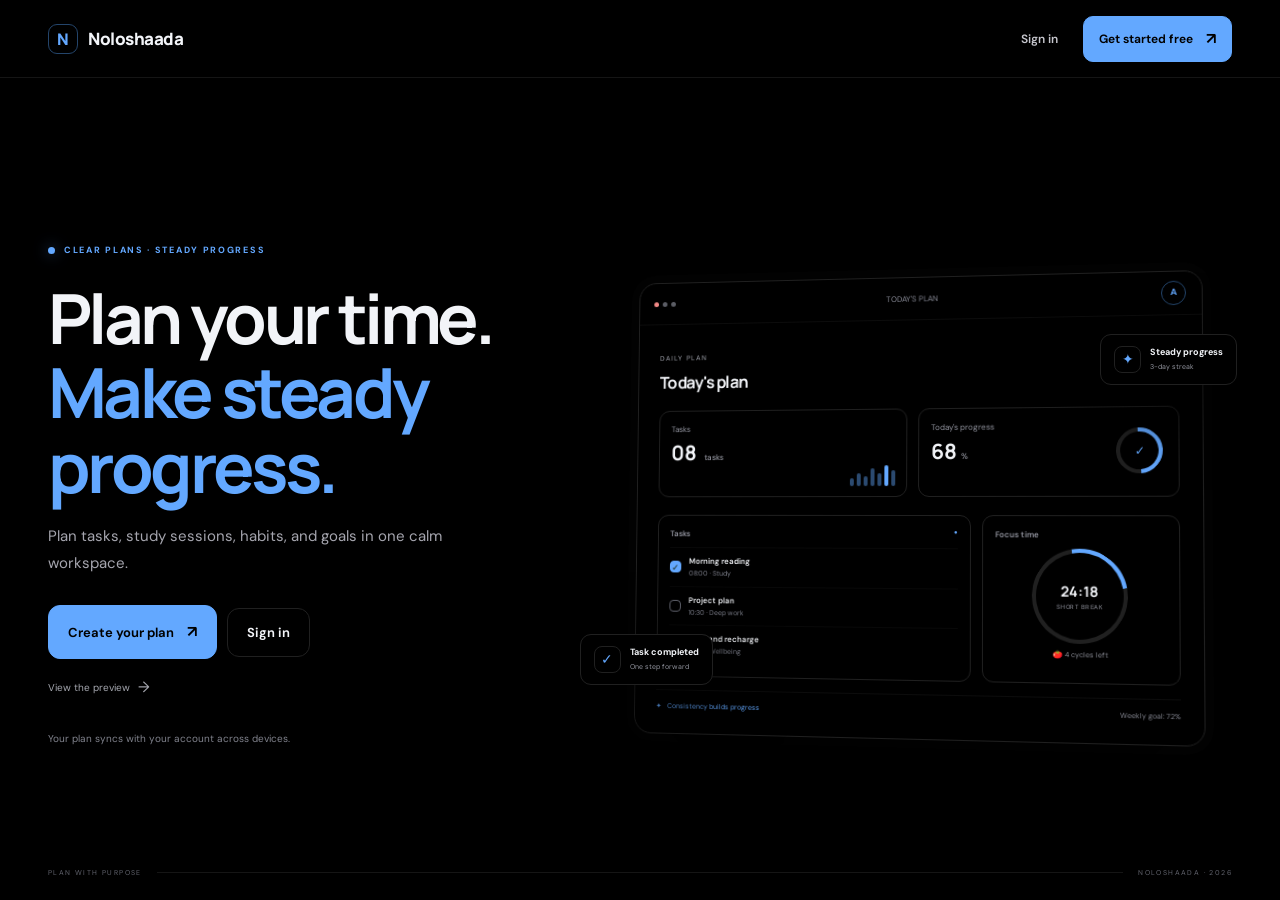
==== commit b5668f6b: "Add files via upload" ====
--- a/index.html
+++ b/index.html
@@ -5,41 +5,41 @@
   <meta name="viewport" content="width=device-width, initial-scale=1">
   <meta name="theme-color" content="#000000">
   <link rel="icon" type="image/svg+xml" href="favicon.svg?v=3">
-  <title>Noloshaada — Qorshe nololeed</title>
+  <title>Noloshaada — Life Planner</title>
   <link rel="preconnect" href="https://fonts.googleapis.com">
   <link rel="preconnect" href="https://fonts.gstatic.com" crossorigin>
   <link href="https://fonts.googleapis.com/css2?family=DM+Sans:wght@400;500;600;700&family=Manrope:wght@400;500;600;700;800&display=swap" rel="stylesheet">
-  <link rel="stylesheet" href="style.css">
+  <link rel="stylesheet" href="style.css?v=home-water-ripple-v1">
 </head>
 <body class="landing-page">
   <header class="landing-nav">
     <a class="brand" href="index.html"><span class="brand-mark">N</span><span>Noloshaada</span></a>
-    <div class="landing-actions"><a href="login.html" class="text-link">Gal akoonka</a><a href="register.html" class="button button-primary">Bilow bilaash <span>↗</span></a></div>
+    <div class="landing-actions"><a href="login.html" class="text-link">Sign in</a><a href="register.html" class="button button-primary">Get started free <span>↗</span></a></div>
   </header>
   <main class="landing-hero">
     <div class="hero-copy">
-      <div class="eyebrow"><span class="pulse-dot"></span> Qorshe cad. Maalin macno leh.</div>
-      <h1>Waqtigaaga u beddel<br><span>horumar muuqda.</span></h1>
-      <p>Noloshaada waxay isku keentaa hawlaha, waxbarashada, caadooyinka iyo yoolashaada—hal meel oo deggan oo kuu gaar ah.</p>
-      <div class="hero-cta"><a href="register.html" class="button button-primary button-large">Samee qorshahaaga <span>↗</span></a><a href="login.html" class="button button-quiet button-large">Hore ayaan u diiwaangashanahay</a></div>
-      <a class="preview-link" href="dashboard.html?preview=1">Eeg tusaalaha dashboard-ka <span>→</span></a>
-      <div class="hero-trust"><div class="avatar-stack"><span>A</span><span>M</span><span>S</span></div><span>Xogtaadu account-kaaga cloud-ka ayay ku kaydsan tahay</span></div>
+      <div class="eyebrow"><span class="pulse-dot"></span> CLEAR PLANS · STEADY PROGRESS</div>
+      <h1>Plan your time.<br><span>Make steady progress.</span></h1>
+      <p>Plan tasks, study sessions, habits, and goals in one calm workspace.</p>
+      <div class="hero-cta"><a href="register.html" class="button button-primary button-large">Create your plan <span>↗</span></a><a href="login.html" class="button button-quiet button-large">Sign in</a></div>
+      <a class="preview-link" href="dashboard.html?preview=1">View the preview <span>→</span></a>
+      <div class="hero-trust"><span>Your plan syncs with your account across devices.</span></div>
     </div>
-    <div class="hero-art" aria-label="Tusaale dashboard">
+    <div class="hero-art" aria-label="Dashboard preview">
       <div class="glow-orb"></div>
       <div class="preview-window">
-        <div class="preview-top"><div class="preview-dots"><i></i><i></i><i></i></div><span>Isniin, 18 Oktoobar</span><span class="preview-avatar">A</span></div>
-        <div class="preview-body"><div class="preview-heading"><div><small>SUBAX WANAAGSAN, AAMINA</small><h3>Maalin cusub, fursad cusub.</h3></div><span class="preview-weather">☀︎ <b>24°</b></span></div>
-          <div class="preview-stats"><div><small>Hawlaha</small><b>08 <em>hawlood</em></b><span class="mini-bars"><i></i><i></i><i></i><i></i><i></i><i></i><i></i></span></div><div><small>Horumarka maanta</small><b>68<em>%</em></b><div class="ring"><span>✓</span></div></div></div>
-          <div class="preview-lower"><div class="preview-tasks"><div class="preview-label">Qorshaha maanta <span>●</span></div><div class="fake-task done"><i>✓</i><span><b>Akhriska subaxnimo</b><small>08:00 — Waxbarasho</small></span></div><div class="fake-task"><i></i><span><b>Qorshaha mashruuca</b><small>10:30 — Shaqo qoto dheer</small></span></div><div class="fake-task"><i></i><span><b>Socod iyo nasasho</b><small>13:00 — Caafimaad</small></span></div></div><div class="preview-focus"><div class="preview-label">Waqtiga diiradda</div><div class="focus-circle"><div><b>24:18</b><small>NASASHO YAR</small></div></div><span>🍅 <i>4 wareeg ayaa kuu harsan</i></span></div></div>
-          <div class="preview-footer"><span>✦ &nbsp; Joogteyntu waa awooddaada</span><span>Hadafka toddobaadka: 72%</span></div>
+        <div class="preview-top"><div class="preview-dots"><i></i><i></i><i></i></div><span>TODAY'S PLAN</span><span class="preview-avatar">A</span></div>
+        <div class="preview-body"><div class="preview-heading"><div><small>DAILY PLAN</small><h3>Today's plan</h3></div><span class="preview-weather">☀︎ <b>24°</b></span></div>
+          <div class="preview-stats"><div><small>Tasks</small><b>08 <em>tasks</em></b><span class="mini-bars"><i></i><i></i><i></i><i></i><i></i><i></i><i></i></span></div><div><small>Today's progress</small><b>68<em>%</em></b><div class="ring"><span>✓</span></div></div></div>
+          <div class="preview-lower"><div class="preview-tasks"><div class="preview-label">Tasks <span>●</span></div><div class="fake-task done"><i>✓</i><span><b>Morning reading</b><small>08:00 · Study</small></span></div><div class="fake-task"><i></i><span><b>Project plan</b><small>10:30 · Deep work</small></span></div><div class="fake-task"><i></i><span><b>Walk and recharge</b><small>13:00 · Wellbeing</small></span></div></div><div class="preview-focus"><div class="preview-label">Focus time</div><div class="focus-circle"><div><b>24:18</b><small>SHORT BREAK</small></div></div><span>🍅 <i>4 cycles left</i></span></div></div>
+          <div class="preview-footer"><span>✦ &nbsp; Consistency builds progress</span><span>Weekly goal: 72%</span></div>
         </div>
       </div>
-      <div class="floating-note note-one"><span>✦</span><div><b>Horumar joogto ah</b><small>3 maalmood oo xiriir ah</small></div></div>
-      <div class="floating-note note-two"><span>✓</span><div><b>Hawl baa dhammaatay</b><small>Waxaad ku socotaa jidka saxda ah</small></div></div>
+      <div class="floating-note note-one"><span>✦</span><div><b>Steady progress</b><small>3-day streak</small></div></div>
+      <div class="floating-note note-two"><span>✓</span><div><b>Task completed</b><small>One step forward</small></div></div>
     </div>
-    <div class="hero-bottom"><span>QORSHEE SI DEGGAN</span><div></div><span>NOLOSHADA · 2026</span></div>
+    <div class="hero-bottom"><span>PLAN WITH PURPOSE</span><div></div><span>NOLOSHAADA · 2026</span></div>
   </main>
   <script>try { if (sessionStorage.getItem('nolosha-session')) location.replace('dashboard.html'); } catch (_) { /* Keep the landing page usable when session storage is blocked. */ }</script>
-<script src="i18n.js"></script></body>
+<script src="auth-background.js?v=water-ripple-v1"></script></body>
 </html>
--- a/style.css
+++ b/style.css
@@ -469,6 +469,44 @@
 .app-page[data-active-view="time"] #app-content .time-layout>.grid>.card :is(h2,p,b,small,span,button){color:#fff!important}
 .app-page[data-active-view="time"] #app-content .time-layout>.grid>.card .button-quiet{background:#000!important;border-color:#3a3a3a!important}
 
+/* Habit history uses a clear, compact two-way date navigator. */
+.habit-history-nav{display:grid;grid-template-columns:minmax(76px,1fr) auto minmax(76px,1fr);align-items:center;gap:10px;margin:0 0 14px;padding:9px 11px;border:1px solid var(--line);border-radius:13px;background:var(--panel)}
+.habit-history-nav .date-pill{justify-self:center;white-space:nowrap;text-align:center}
+.habit-history-nav .button{min-height:34px;gap:7px;border-radius:9px}
+.habit-history-nav .button:first-child{justify-self:start}
+.habit-history-nav .button:last-child{justify-self:end}
+.habit-history-nav .button:disabled{opacity:.45;cursor:not-allowed;transform:none}
+.habit-day-before{border-color:transparent;background:transparent;color:var(--dim);cursor:default;pointer-events:none}
+@media(max-width:420px){.habit-history-nav{grid-template-columns:minmax(67px,1fr) auto minmax(67px,1fr);gap:5px;padding:8px}.habit-history-nav .button{padding:7px 8px;font-size:11px}.habit-history-nav .date-pill{padding:7px 8px;font-size:8px}}
+
+/* Habit history buttons keep their compact size and use the section accent. */
+.app-page[data-active-view="habits"] #app-content .habit-history-nav .button,
+.app-page[data-active-view="habits"] #app-content .habit-history-nav .button:hover{background:var(--accent)!important;background-image:none!important;border-color:var(--accent)!important;color:#172111!important}
+
+/* Dark mode keeps all three focus cards white with dark card text. */
+.app-page:not(.light-theme)[data-active-view="time"] #app-content .time-layout>.grid>.card{background:#fff!important;background-image:none!important;border-color:#dfe3e9!important;color:#17191d!important;--text:#17191d;--muted:#606975;--dim:#78818c;--line:#d8dde5;--line-soft:#e7eaf0;--panel:#fff;--panel-2:#f5f7fa}
+.app-page:not(.light-theme)[data-active-view="time"] #app-content .time-layout>.grid>.card :is(.card-title h2,.card-title p,.stat-number,.stat-number span,.stat-note,.empty-state,.empty-state b){color:#17191d!important}
+
+/* The study shortcut reverses its colors with the selected theme. */
+.app-page[data-active-view="study"] #app-content .study-focus-link,
+.app-page[data-active-view="study"] #app-content .study-focus-link:hover{background:#000!important;background-image:none!important;border-color:#000!important;color:#fff!important}
+.app-page.light-theme[data-active-view="study"] #app-content .study-focus-link,
+.app-page.light-theme[data-active-view="study"] #app-content .study-focus-link:hover{background:#fff!important;background-image:none!important;border-color:#dfe3e9!important;color:#17191d!important}
+
+/* Keep long habit names contained in the card header. */
+.habit-card .habit-top>.subject-top{flex:1;min-width:0}
+.habit-name-row{display:flex;align-items:center;flex-wrap:wrap;gap:7px;min-width:0}
+.habit-name-row h3{overflow-wrap:anywhere}
+.habit-card-actions{display:flex;align-items:center;gap:3px;flex:none}
+.app-page[data-active-view="habits"] #app-content .habit-card{border-color:#92d66d55!important;box-shadow:0 6px 20px #92d66d10}
+.app-page[data-active-view="habits"] #app-content .habit-icon{background:#92d66d1b!important;color:#54853b!important}
+.app-page.light-theme[data-active-view="habits"] #app-content .habit-icon{background:#92d66d24!important;color:#b4e797!important}
+.app-page[data-active-view="habits"] #app-content .habit-day.done{background:#92d66d24!important;border-color:#92d66d70!important;color:#376522!important}
+.app-page.light-theme[data-active-view="habits"] #app-content .habit-day.done{color:#b4e797!important}
+.app-page[data-active-view="habits"] #app-content .habit-day.today{border-color:#92d66d!important}
+.app-page[data-active-view="habits"] #app-content .habit-icon-select{min-width:150px;border-color:#92d66d85!important;box-shadow:0 0 0 2px #92d66d12}
+.app-page[data-active-view="habits"] #app-content .habit-icon-select:focus{outline-color:#92d66d}
+
 /* Settings action buttons use clear theme-aware contrast. */
 .app-page[data-active-view="settings"] #app-content .settings-grid .settings-actions .button,
 .app-page[data-active-view="settings"] #app-content .settings-grid .setting-row > .button,
